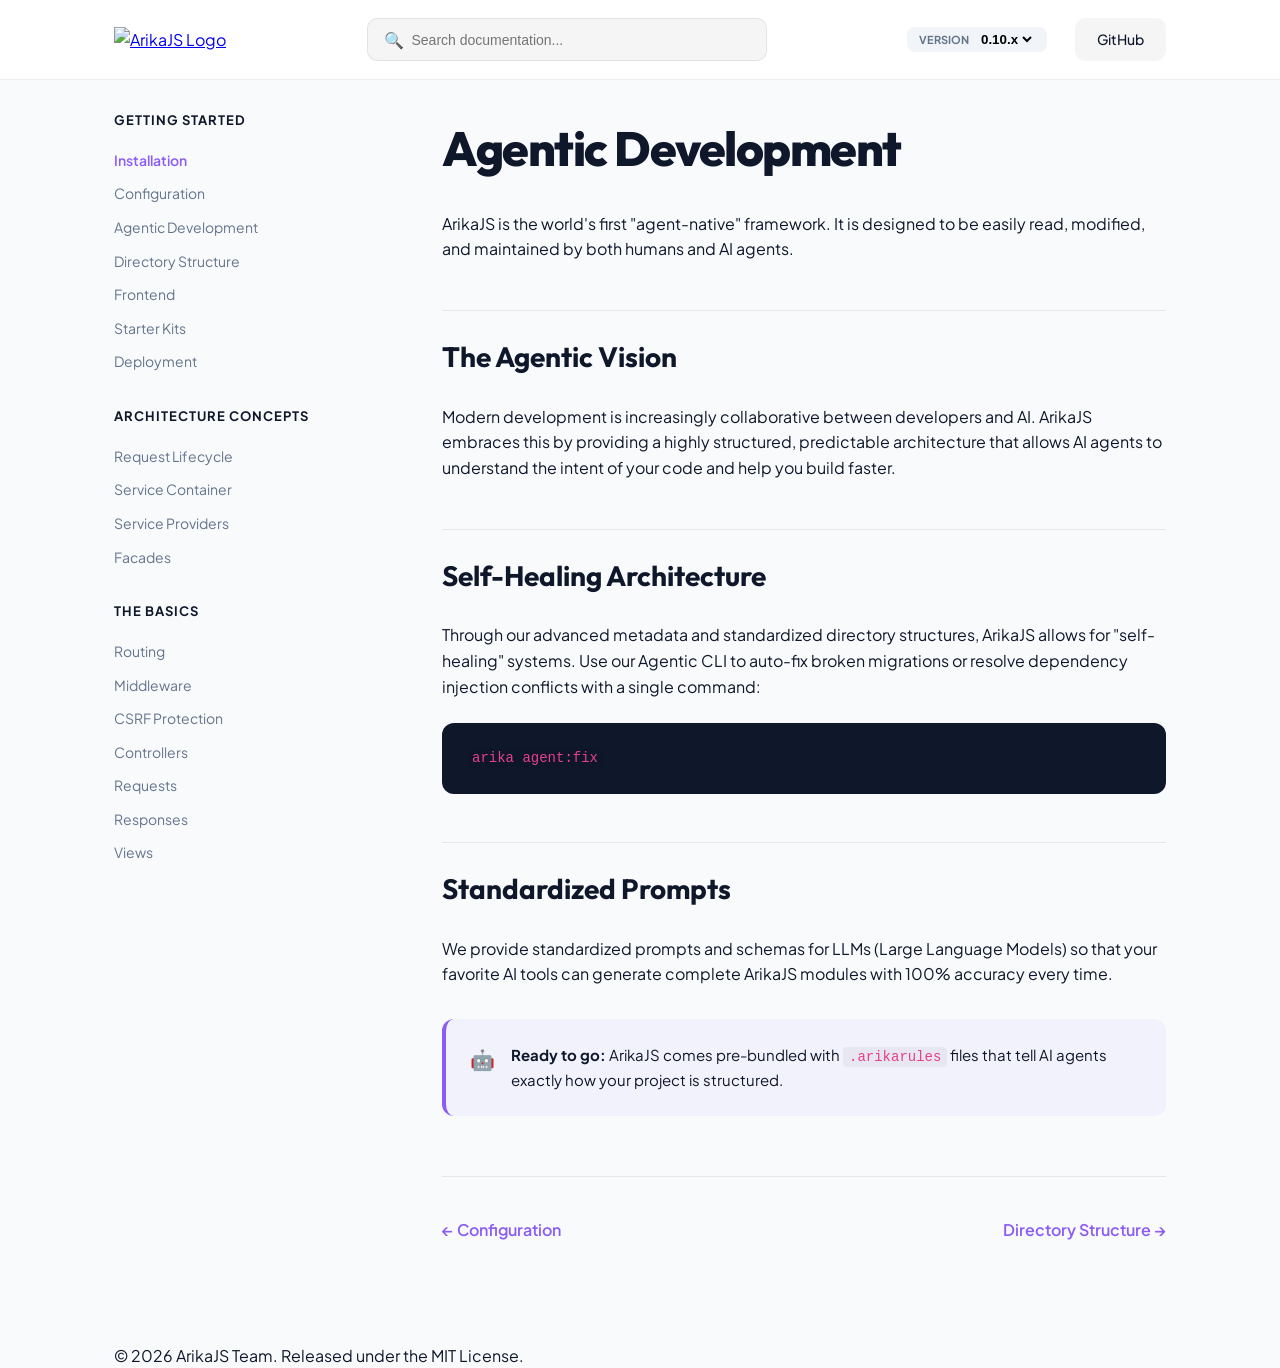
==== agentic.html @ 06244ea3 "docs: add Agentic Development documentation page" ====
<!DOCTYPE html>
<html lang="en">
<head>
    <meta charset="UTF-8">
    <meta name="viewport" content="width=device-width, initial-scale=1.0">
    <title>Documentation - ArikaJS Framework</title>
    <link rel="preconnect" href="https://fonts.googleapis.com">
    <link rel="preconnect" href="https://fonts.gstatic.com" crossorigin>
    <link href="https://fonts.googleapis.com/css2?family=Outfit:wght@300;400;600;800&family=Plus+Jakarta+Sans:wght@300;400;500;700&display=swap" rel="stylesheet">
    <link rel="stylesheet" href="style.css?v=1.0.2">
    <link rel="icon" type="image/png" href="https://raw.githubusercontent.com/ArikaJs/arikajs/main/packages/cli/templates/app/public/assets/img/favicon.png">
</head>
<body class="docs-page">
    <nav class="navbar">
        <div class="container navbar-inner">
            <a href="index.html" class="logo">
                <img src="https://raw.githubusercontent.com/ArikaJs/arikajs/main/packages/cli/templates/app/public/assets/img/logo.png" alt="ArikaJS Logo">
            </a>
            <div class="search-box">
                <span class="search-icon">🔍</span>
                <input type="text" placeholder="Search documentation...">
            </div>
            <div class="nav-links">
                <div class="version-picker">
                    <span class="version-label">Version</span>
                    <select id="version-select">
                        <option value="0.10.x" selected>0.10.x</option>
                        <option value="main">main</option>
                    </select>
                </div>
                <a href="https://github.com/ArikaJs/arikajs" class="btn btn-secondary">GitHub</a>
            </div>
        </div>
    </nav>

    <div class="docs-wrapper container">
        
        <aside class='sidebar'>
            <div class='sidebar-section'>
                <h4>Getting Started</h4>
                <ul>
                    <li><a href='docs.html' class='active'>Installation</a></li>
                    <li><a href='configuration.html'>Configuration</a></li>
                    <li><a href='agentic.html'>Agentic Development</a></li>
                    <li><a href='structure.html'>Directory Structure</a></li>
                    <li><a href='frontend.html'>Frontend</a></li>
                    <li><a href='starter-kits.html'>Starter Kits</a></li>
                    <li><a href='deployment.html'>Deployment</a></li>
                </ul>
            </div>
            <div class='sidebar-section'>
                <h4>Architecture Concepts</h4>
                <ul>
                    <li><a href='lifecycle.html'>Request Lifecycle</a></li>
                    <li><a href='container.html'>Service Container</a></li>
                    <li><a href='providers.html'>Service Providers</a></li>
                    <li><a href='facades.html'>Facades</a></li>
                </ul>
            </div>
            <div class='sidebar-section'>
                <h4>The Basics</h4>
                <ul>
                    <li><a href='routing.html'>Routing</a></li>
                    <li><a href='middleware.html'>Middleware</a></li>
                    <li><a href='csrf.html'>CSRF Protection</a></li>
                    <li><a href='controllers.html'>Controllers</a></li>
                    <li><a href='requests.html'>Requests</a></li>
                    <li><a href='responses.html'>Responses</a></li>
                    <li><a href='views.html'>Views</a></li>
                    <li><a href='ark-templates.html'>Ark Templates</a></li>
                    <li><a href='bundling.html'>Asset Bundling</a></li>
                    <li><a href='urls.html'>URL Generation</a></li>
                    <li><a href='session.html'>Session</a></li>
                    <li><a href='validation.html'>Validation</a></li>
                    <li><a href='errors.html'>Error Handling</a></li>
                    <li><a href='logging.html'>Logging</a></li>
                </ul>
            </div>
            <div class='sidebar-section'>
                <h4>Digging Deeper</h4>
                <ul>
                    <li><a href='console.html'>Arika Console</a></li>
                    <li><a href='broadcasting.html'>Broadcasting</a></li>
                    <li><a href='cache.html'>Cache</a></li>
                    <li><a href='collections.html'>Collections</a></li>
                    <li><a href='concurrency.html'>Concurrency</a></li>
                    <li><a href='context.html'>Context</a></li>
                    <li><a href='contracts.html'>Contracts</a></li>
                    <li><a href='events.html'>Events</a></li>
                    <li><a href='storage.html'>File Storage</a></li>
                    <li><a href='helpers.html'>Helpers</a></li>
                    <li><a href='http-client.html'>HTTP Client</a></li>
                    <li><a href='localization.html'>Localization</a></li>
                    <li><a href='mail.html'>Mail</a></li>
                    <li><a href='notifications.html'>Notifications</a></li>
                    <li><a href='package-dev.html'>Package Development</a></li>
                    <li><a href='processes.html'>Processes</a></li>
                    <li><a href='queues.html'>Queues</a></li>
                    <li><a href='rate-limiting.html'>Rate Limiting</a></li>
                    <li><a href='search.html'>Search</a></li>
                    <li><a href='strings.html'>Strings</a></li>
                    <li><a href='scheduling.html'>Task Scheduling</a></li>
                </ul>
            </div>
            <div class='sidebar-section'>
                <h4>Security</h4>
                <ul>
                    <li><a href='authentication.html'>Authentication</a></li>
                    <li><a href='authorization.html'>Authorization</a></li>
                    <li><a href='verification.html'>Email Verification</a></li>
                    <li><a href='encryption.html'>Encryption</a></li>
                    <li><a href='hashing.html'>Hashing</a></li>
                    <li><a href='passwords.html'>Password Reset</a></li>
                </ul>
            </div>
            <div class='sidebar-section'>
                <h4>Database</h4>
                <ul>
                    <li><a href='db-start.html'>Getting Started</a></li>
                    <li><a href='query-builder.html'>Query Builder</a></li>
                    <li><a href='pagination.html'>Pagination</a></li>
                    <li><a href='migrations.html'>Migrations</a></li>
                    <li><a href='seeding.html'>Seeding</a></li>
                    <li><a href='redis.html'>Redis</a></li>
                    <li><a href='mongodb.html'>MongoDB</a></li>
                </ul>
            </div>
            <div class='sidebar-section'>
                <h4>Eloquent ORM</h4>
                <ul>
                    <li><a href='orm-start.html'>Getting Started</a></li>
                    <li><a href='relationships.html'>Relationships</a></li>
                    <li><a href='orm-collections.html'>Collections</a></li>
                    <li><a href='mutators.html'>Mutators / Casts</a></li>
                    <li><a href='resources.html'>API Resources</a></li>
                    <li><a href='serialization.html'>Serialization</a></li>
                    <li><a href='factories.html'>Factories</a></li>
                </ul>
            </div>
            <div class='sidebar-section'>
                <h4>Official Packages</h4>
                <ul>
                    <li><a href='socialite.html'>Socialite</a></li>
                    <li><a href='passport.html'>Passport</a></li>
                    <li><a href='sanctum.html'>Sanctum</a></li>
                    <li><a href='telescope.html'>Telescope</a></li>
                    <li><a href='horizon.html'>Horizon</a></li>
                </ul>
            </div>
            <div class='sidebar-section'>
                <h4>Release Notes</h4>
                <ul>
                    <li><a href='changelog.html'>Changelog</a></li>
                </ul>
            </div>
        </aside>


        <main class="docs-content">
            <h1 class="docs-title">Agentic Development</h1>
            <p class="docs-lead">ArikaJS is the world's first "agent-native" framework. It is designed to be easily read, modified, and maintained by both humans and AI agents.</p>

            <section id="what-is-agentic">
                <h2>The Agentic Vision</h2>
                <p>Modern development is increasingly collaborative between developers and AI. ArikaJS embraces this by providing a highly structured, predictable architecture that allows AI agents to understand the intent of your code and help you build faster.</p>
            </section>

            <section id="self-healing-code">
                <h2>Self-Healing Architecture</h2>
                <p>Through our advanced metadata and standardized directory structures, ArikaJS allows for "self-healing" systems. Use our Agentic CLI to auto-fix broken migrations or resolve dependency injection conflicts with a single command:</p>
                
                <div class="code-block">
<pre><code>arika agent:fix</code></pre>
                </div>
            </section>

            <section id="ai-prompts">
                <h2>Standardized Prompts</h2>
                <p>We provide standardized prompts and schemas for LLMs (Large Language Models) so that your favorite AI tools can generate complete ArikaJS modules with 100% accuracy every time.</p>
                <div class="alert alert-info">
                    <div class="alert-icon">🤖</div>
                    <div class="alert-body">
                        <strong>Ready to go:</strong> ArikaJS comes pre-bundled with <code>.arikarules</code> files that tell AI agents exactly how your project is structured.
                    </div>
                </div>
            </section>

            <div class="docs-footer">
                <div class="prev-next">
                    <a href="configuration.html" class="prev">← Configuration</a>
                    <a href="structure.html" class="next">Directory Structure →</a>
                </div>
            </div>
        </main>
    </div>

    <footer class="footer">
        <div class="container footer-inner">
            <p>© 2026 ArikaJS Team. Released under the MIT License.</p>
        </div>
    </footer>
</body>
</html>
---- style.css ----
:root {
    --primary: #8b5cf6;
    --primary-dark: #7c3aed;
    --secondary: #0f172a;
    --bg: #f8fafc;
    --card-bg: #ffffff;
    --text-main: #0f172a;
    --text-muted: #64748b;
    --border: rgba(15, 23, 42, 0.08);
    --font-heading: 'Outfit', sans-serif;
    --font-body: 'Plus Jakarta Sans', sans-serif;
    --docs-sidebar-width: 280px;
}

* {
    margin: 0;
    padding: 0;
    box-sizing: border-box;
}

body {
    background-color: var(--bg);
    color: var(--text-main);
    font-family: var(--font-body);
    line-height: 1.6;
    overflow-x: hidden;
}

h1, h2, h3 {
    font-family: var(--font-heading);
}

.container {
    max-width: 1100px;
    margin: 0 auto;
    padding: 0 24px;
}

/* Navbar */
.navbar {
    height: 80px;
    display: flex;
    align-items: center;
    position: fixed;
    top: 0;
    width: 100%;
    background: rgba(248, 250, 252, 0.8);
    backdrop-filter: blur(12px);
    z-index: 1000;
    border-bottom: 1px solid var(--border);
}

.navbar-inner {
    width: 100%;
    display: flex;
    justify-content: space-between;
    align-items: center;
}

.logo img {
    height: 48px;
}

.nav-links {
    display: flex;
    align-items: center;
    gap: 28px;
}

.nav-links a {
    text-decoration: none;
    color: var(--text-main);
    font-size: 14px;
    font-weight: 500;
}

.btn {
    padding: 10px 22px;
    border-radius: 10px;
    font-size: 14px;
    font-weight: 600;
    text-decoration: none;
    transition: all 0.2s;
}

.btn-primary {
    background: var(--primary);
    color: white !important;
    box-shadow: 0 4px 12px rgba(139, 92, 246, 0.25);
}

.btn-primary:hover {
    background: var(--primary-dark);
    transform: translateY(-1px);
}

.btn-secondary {
    background: rgba(15, 23, 42, 0.04);
    color: var(--text-main) !important;
}

.btn-large {
    padding: 14px 32px;
    font-size: 16px;
}

/* Hero */
.hero {
    padding-top: 200px;
    padding-bottom: 120px;
    background: radial-gradient(circle at 50% -20%, rgba(139, 92, 246, 0.1) 0%, transparent 60%);
}

.hero-inner {
    display: grid;
    grid-template-columns: 1.1fr 1fr;
    gap: 60px;
    align-items: center;
}

.badge {
    display: inline-block;
    padding: 6px 14px;
    background: rgba(139, 92, 246, 0.08);
    color: var(--primary);
    border-radius: 99px;
    font-size: 12px;
    font-weight: 700;
    text-transform: uppercase;
    letter-spacing: 0.5px;
    margin-bottom: 24px;
    border: 1px solid rgba(139, 92, 246, 0.2);
}

.hero h1 {
    font-size: 64px;
    line-height: 1.1;
    font-weight: 800;
    margin-bottom: 24px;
    letter-spacing: -2px;
    color: #0f172a;
}

.gradient-text {
    background: linear-gradient(135deg, #8b5cf6 0%, #d946ef 100%);
    -webkit-background-clip: text;
    -webkit-text-fill-color: transparent;
}

.hero p {
    font-size: 19px;
    color: var(--text-muted);
    margin-bottom: 40px;
    max-width: 520px;
}

.command-box {
    display: flex;
    align-items: center;
    justify-content: space-between;
    background: #0f172a;
    color: #94a3b8;
    padding: 16px 20px;
    border-radius: 12px;
    font-size: 14px;
    margin-bottom: 24px;
    max-width: 420px;
    font-family: 'Monaco', monospace;
}

.command-box code { color: #38bdf8; }

#copy-btn {
    background: none;
    border: none;
    cursor: pointer;
    font-size: 16px;
    opacity: 0.7;
}

/* Features Grid */
.features {
    padding: 100px 0;
}

.section-header {
    text-align: center;
    margin-bottom: 64px;
}

.section-header h2 { font-size: 36px; margin-bottom: 12px; }
.section-header p { color: var(--text-muted); font-size: 18px; }

.feature-grid {
    display: grid;
    grid-template-columns: repeat(auto-fit, minmax(250px, 1fr));
    gap: 24px;
}

.feature-card {
    background: white;
    padding: 40px;
    border-radius: 20px;
    border: 1px solid var(--border);
    transition: all 0.3s;
}

.feature-card:hover {
    transform: translateY(-5px);
    border-color: var(--primary);
    box-shadow: 0 10px 30px rgba(0,0,0,0.05);
}

.feature-icon { font-size: 32px; margin-bottom: 24px; }
.feature-card h3 { font-size: 20px; margin-bottom: 12px; }
.feature-card p { color: var(--text-muted); font-size: 15px; }

/* Performance Stats */
.performance {
    background: #f1f5f9;
    padding: 100px 0;
    border-top: 1px solid var(--border);
    border-bottom: 1px solid var(--border);
}

.perf-stats {
    max-width: 700px;
    margin: 40px auto;
}

.stat-item {
    margin-bottom: 24px;
}

.stat-label {
    display: flex;
    justify-content: space-between;
    margin-bottom: 8px;
    font-weight: 600;
}

.progress-bg {
    height: 12px;
    background: rgba(15, 23, 42, 0.05);
    border-radius: 10px;
    overflow: hidden;
}

.progress-bar {
    height: 100%;
    background: var(--text-muted);
    opacity: 0.3;
    border-radius: 10px;
}

.arika-best .progress-bar {
    background: var(--primary);
    opacity: 1;
}

.arika-best .name { color: var(--primary); font-weight: 800; }

.benchmark-footer {
    text-align: center;
    font-size: 12px;
    color: var(--text-muted);
    font-style: italic;
}

/* Code Window */
.code-window {
    background: #1e1e1e;
    border-radius: 12px;
    overflow: hidden;
    box-shadow: 0 30px 60px rgba(0,0,0,0.12);
}

.window-header {
    background: #2d2d2d;
    padding: 12px;
    display: flex;
    gap: 6px;
}

.dot { width: 10px; height: 10px; border-radius: 50%; background: #444; }
.window-body { padding: 24px; font-family: 'Monaco', monospace; font-size: 13px; color: #d4d4d4; }
.kw { color: #569cd6; }
.str { color: #ce9178; }
.fn { color: #dcdcaa; }

/* Docs Specific Layout */
.docs-page .navbar {
    background: #fff;
}

.docs-wrapper {
    display: flex;
    padding-top: 110px;
    gap: 48px;
    align-items: flex-start;
}

.sidebar {
    width: var(--docs-sidebar-width);
    position: sticky;
    top: 110px;
    height: calc(100vh - 150px);
    overflow-y: auto;
    padding-bottom: 40px;
}

.sidebar-section {
    margin-bottom: 32px;
}

.sidebar-section h4 {
    font-size: 13px;
    text-transform: uppercase;
    letter-spacing: 1px;
    color: var(--text-main);
    margin-bottom: 16px;
    font-weight: 700;
}

.sidebar-section ul {
    list-style: none;
}

.sidebar-section li {
    margin-bottom: 8px;
}

.sidebar-section a {
    text-decoration: none;
    color: var(--text-muted);
    font-size: 14px;
    transition: color 0.2s;
}

.sidebar-section a:hover, .sidebar-section a.active {
    color: var(--primary);
    font-weight: 600;
}

.docs-content {
    flex: 1;
    max-width: 780px;
    padding-bottom: 100px;
}

.docs-title {
    font-size: 48px;
    font-weight: 800;
    margin-bottom: 24px;
    letter-spacing: -1.5px;
}

.docs-lead {
    font-size: 20px;
    color: var(--text-muted);
    margin-bottom: 48px;
}

.docs-content h2 {
    font-size: 28px;
    margin: 48px 0 24px 0;
    padding-top: 24px;
    border-top: 1px solid var(--border);
}

.docs-content p {
    margin-bottom: 24px;
    color: var(--text-main);
    font-size: 16px;
}

.docs-content code {
    background: rgba(15, 23, 42, 0.05);
    padding: 2px 6px;
    border-radius: 4px;
    font-family: 'Monaco', monospace;
    font-size: 14px;
    color: #e83e8c;
}

.code-block {
    margin: 24px 0;
    background: #0f172a;
    border-radius: 12px;
    overflow: hidden;
}

.code-header {
    background: #1e293b;
    padding: 8px 16px;
    font-size: 12px;
    color: #94a3b8;
    font-family: monospace;
}

.code-block pre {
    padding: 24px;
    overflow-x: auto;
}

/* Alerts */
.alert {
    display: flex;
    gap: 16px;
    padding: 24px;
    border-radius: 12px;
    margin: 32px 0;
}

.alert-info {
    background: rgba(139, 92, 246, 0.05);
    border-left: 4px solid var(--primary);
}

.alert-icon { font-size: 20px; }
.alert-body { font-size: 15px; color: var(--text-main); }

/* Search & Version Picker */
.search-box {
    flex: 1;
    max-width: 400px;
    margin: 0 40px;
    display: flex;
    align-items: center;
    background: rgba(15, 23, 42, 0.04);
    padding: 8px 16px;
    border-radius: 10px;
    border: 1px solid var(--border);
}

.search-box input {
    background: none;
    border: none;
    width: 100%;
    margin-left: 8px;
    outline: none;
    font-size: 14px;
}

.version-picker {
    display: flex;
    align-items: center;
    gap: 8px;
    background: #f1f5f9;
    padding: 4px 12px;
    border-radius: 8px;
}

.version-label { font-size: 11px; font-weight: 700; color: var(--text-muted); text-transform: uppercase; }
.version-picker select { background: none; border: none; font-weight: 600; cursor: pointer; }

/* Prev/Next */
.prev-next {
    display: flex;
    justify-content: space-between;
    margin-top: 60px;
    padding-top: 40px;
    border-top: 1px solid var(--border);
}

.prev-next a {
    text-decoration: none;
    font-weight: 600;
    color: var(--primary);
}

@media (max-width: 900px) {
    .sidebar { display: none; }
    .search-box { display: none; }
}
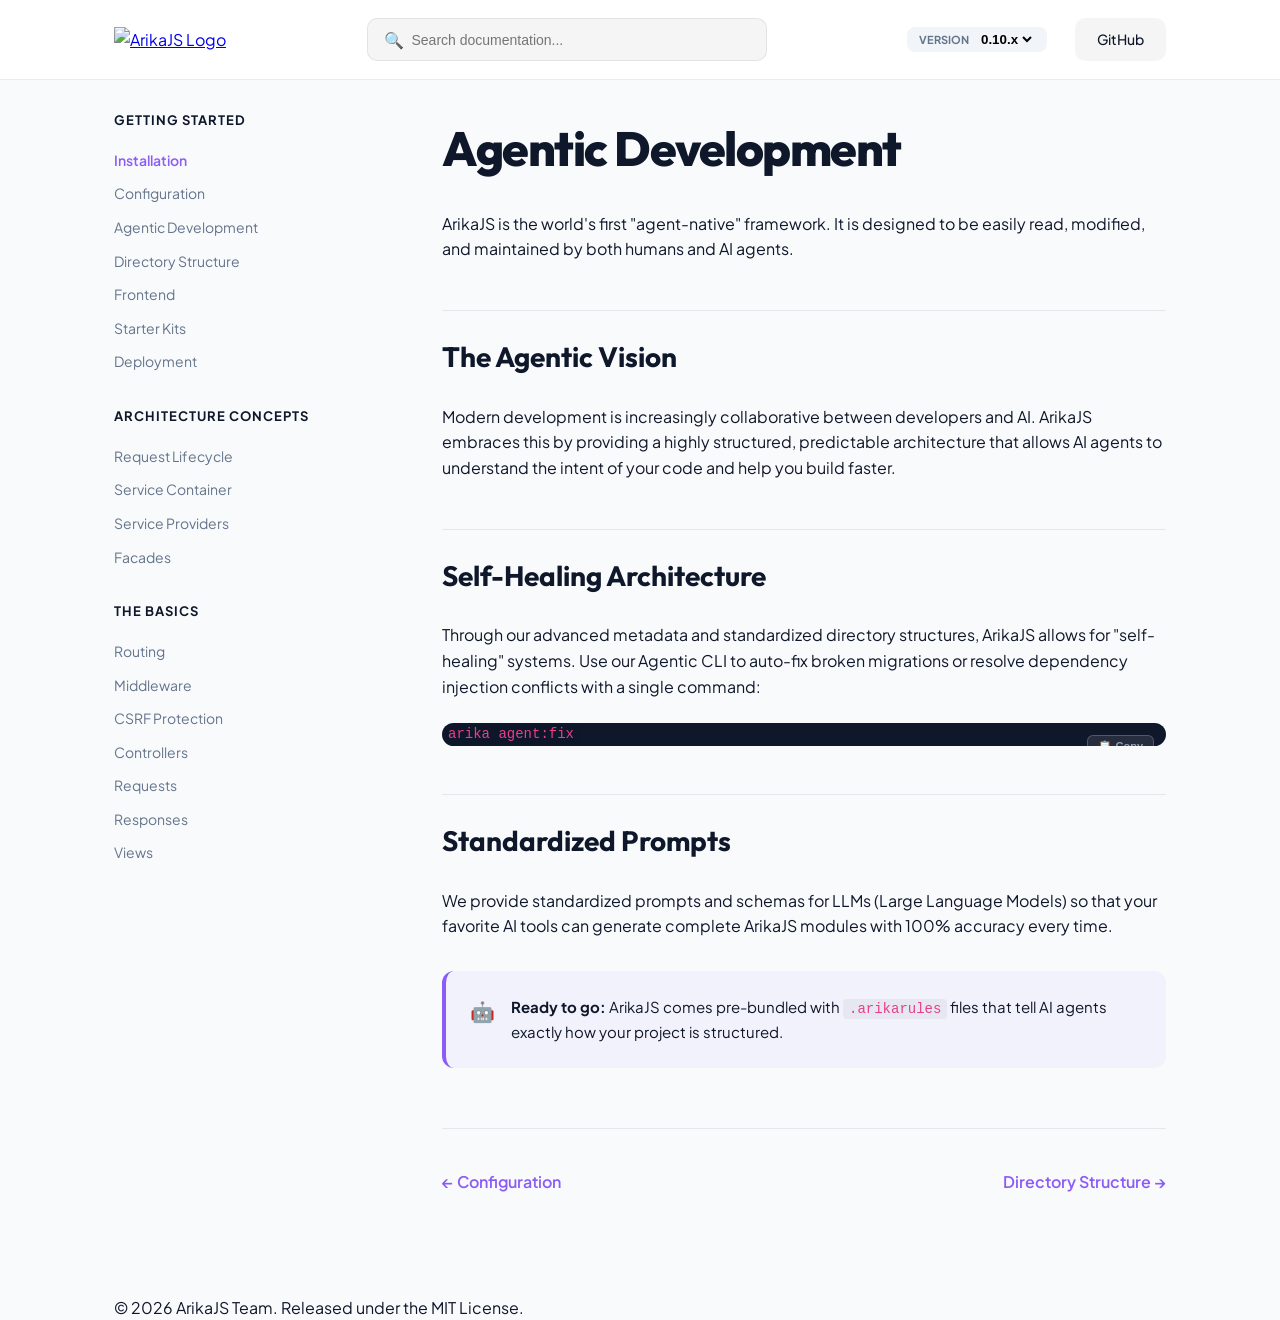
==== commit 6a1d763c: "docs: add directory structure, frontend pages and global copy button" ====
--- a/agentic.html
+++ b/agentic.html
@@ -199,5 +199,5 @@
             <p>© 2026 ArikaJS Team. Released under the MIT License.</p>
         </div>
     </footer>
-</body>
+<script src="script.js"></script></body>
 </html>
--- a/style.css
+++ b/style.css
@@ -398,9 +398,32 @@
     font-family: monospace;
 }
 
-.code-block pre {
-    padding: 24px;
-    overflow-x: auto;
+.copy-code-btn {
+    position: absolute;
+    top: 12px;
+    right: 12px;
+    background: rgba(255, 255, 255, 0.1);
+    border: 1px solid rgba(255, 255, 255, 0.2);
+    color: #94a3b8;
+    padding: 4px 10px;
+    border-radius: 6px;
+    font-size: 11px;
+    font-weight: 600;
+    cursor: pointer;
+    transition: all 0.2s;
+    backdrop-filter: blur(4px);
+    z-index: 10;
+}
+
+.copy-code-btn:hover {
+    background: rgba(255, 255, 255, 0.2);
+    color: #fff;
+}
+
+.copy-code-btn.copied {
+    background: var(--primary);
+    color: #fff;
+    border-color: var(--primary);
 }
 
 /* Alerts */
